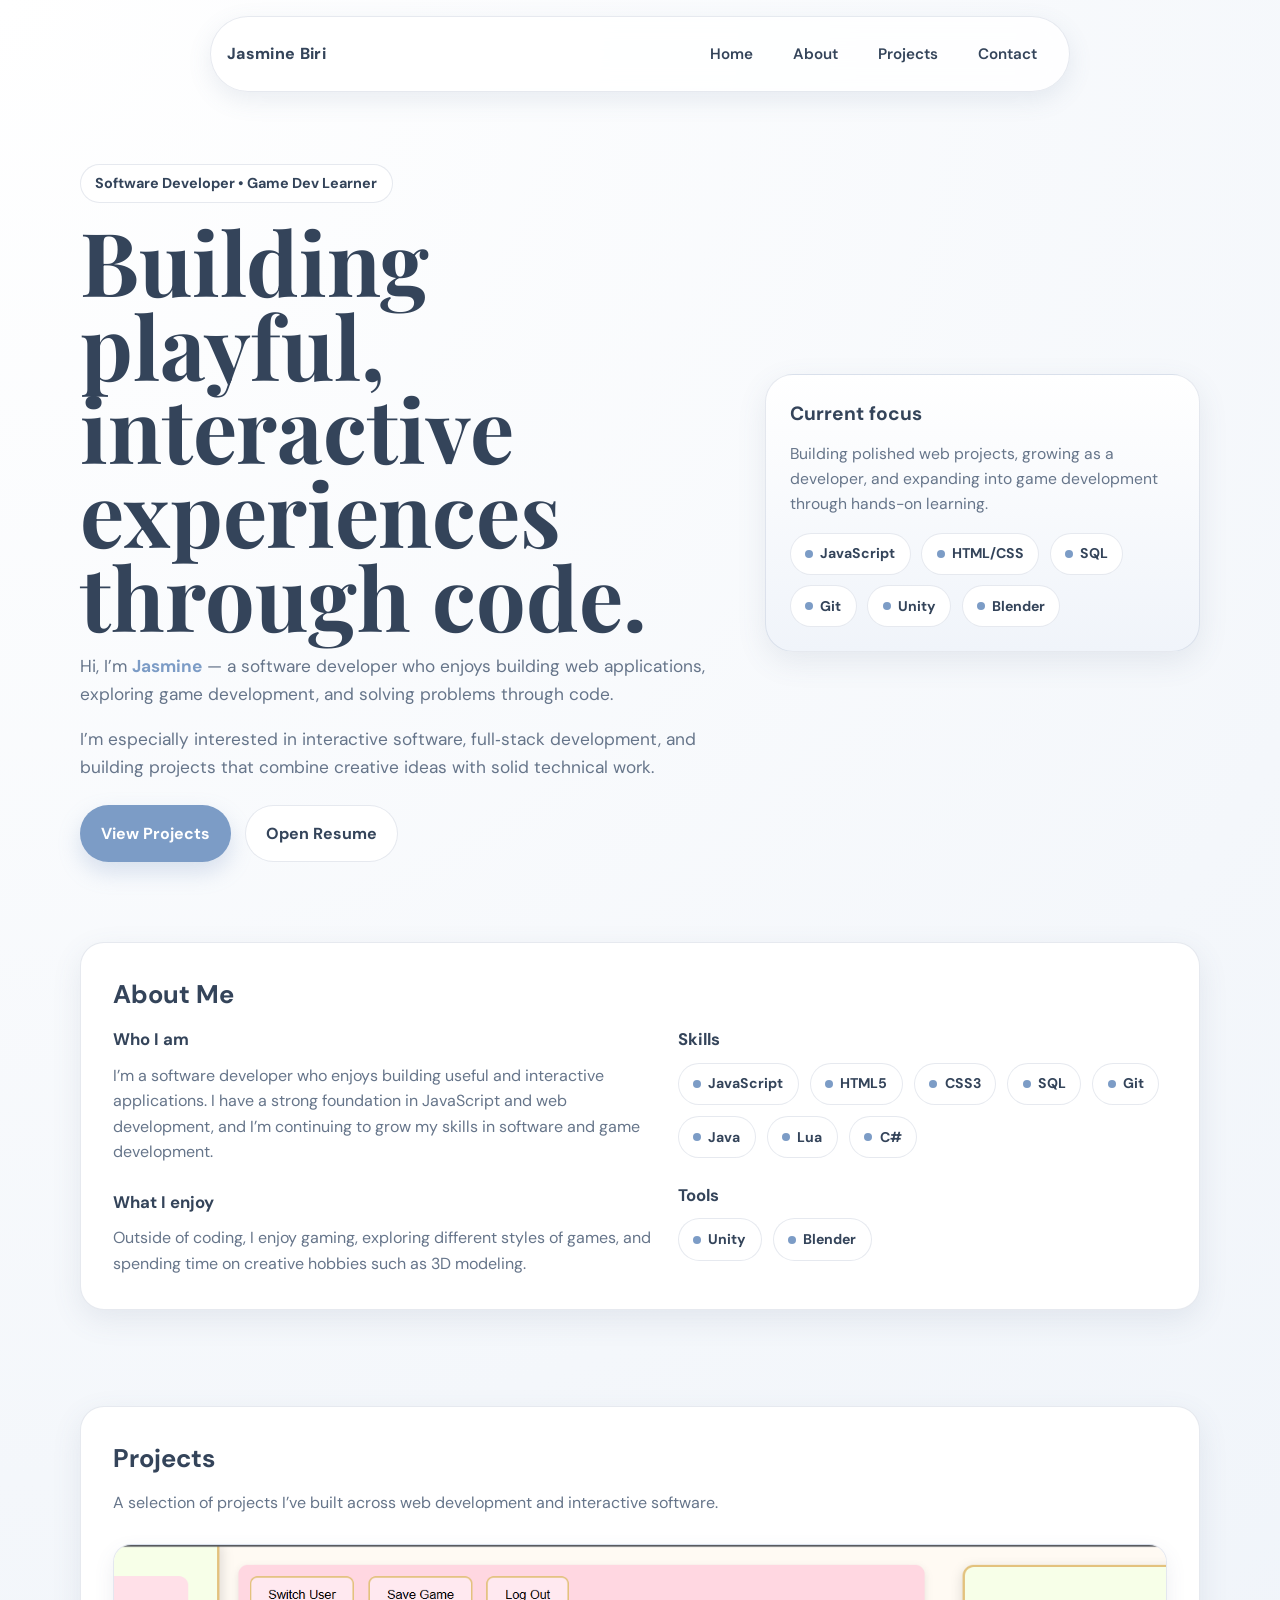
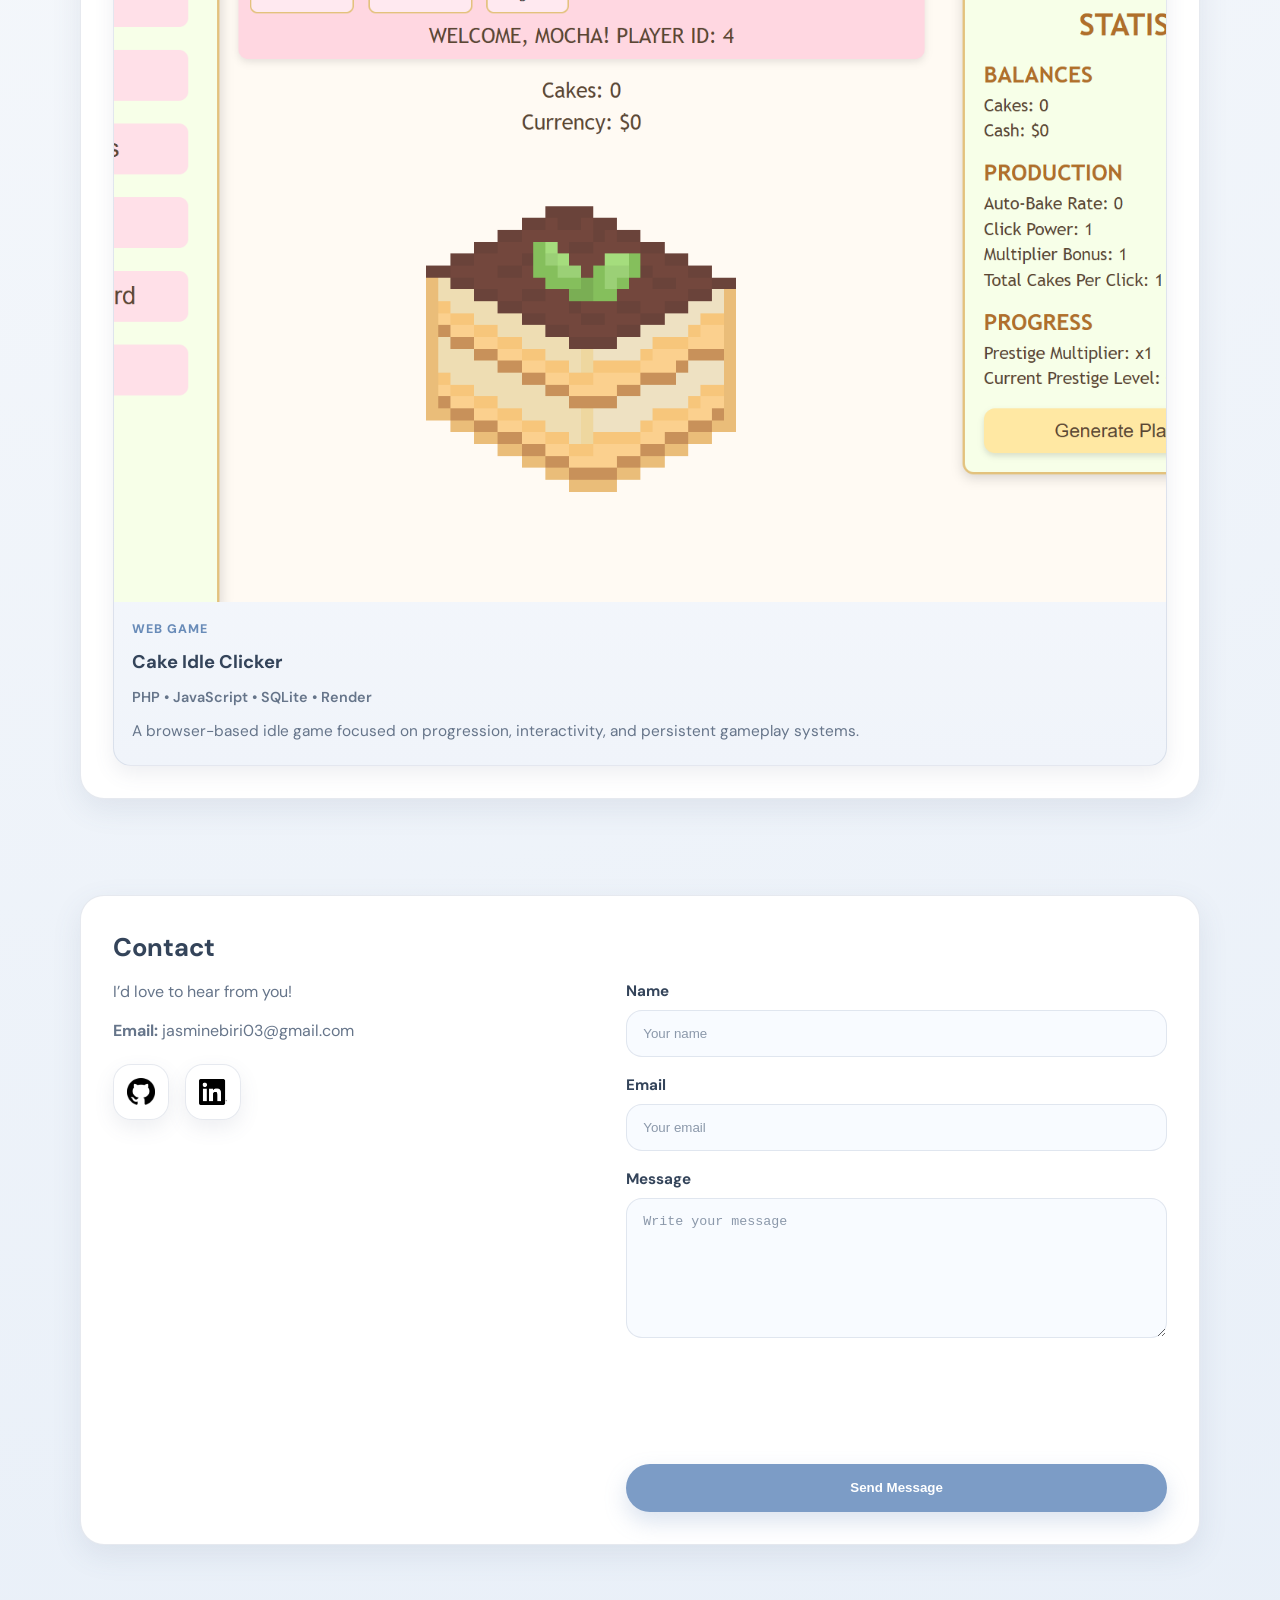
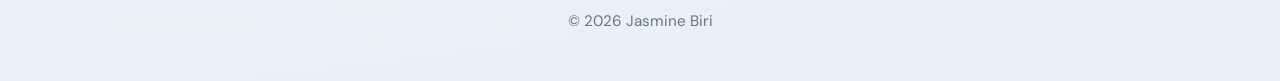
==== index.html @ 9c65b3bb "section update" ====
<!DOCTYPE html>
<html lang="en">
<head>
  <meta charset="UTF-8" />
  <meta name="viewport" content="width=device-width, initial-scale=1.0" />
  <title>Jasmine Biri | Portfolio</title>
  <link rel="icon" type="image/x-con" href="images/favicon.png">
  <link rel="preconnect" href="https://fonts.googleapis.com">
  <link rel="preconnect" href="https://fonts.gstatic.com" crossorigin>
  <link href="https://fonts.googleapis.com/css2?family=DM+Sans:wght@400;500;700;800&family=Playfair+Display:wght@700&display=swap" rel="stylesheet">

  <link rel="stylesheet" href="styles.css">
</head>
<body>
  <a href="#main" class="skip-link">Skip to content</a>

  <header class="site-header">
    <nav class="nav-shell" aria-label="Primary navigation">
      <a href="#home" class="brand">Jasmine Biri</a>
      <div class="nav-links">
        <a href="#home">Home</a>
        <a href="#about">About</a>
        <a href="#projects">Projects</a>
        <a href="#contact">Contact</a>
      </div>
    </nav>
  </header>

  <main id="main">
    <section id="home" class="hero">
      <div class="container hero-grid">
        <div>
          <span class="eyebrow">Software Developer • Game Dev Learner</span>
          <h1>Building playful, interactive experiences through code.</h1>
          <p>
            Hi, I’m <span class="accent">Jasmine</span> — a software developer who enjoys building
            web applications, exploring game development, and solving problems through code.
          </p>
          <p>
            I’m especially interested in interactive software, full‑stack development, 
            and building projects that combine creative ideas with solid technical work.
          </p>

          <div class="hero-actions">
            <a href="#projects" class="btn btn-primary">View Projects</a>
            <a href="assets/jasmine_biri_resume.pdf" target="_blank" rel="noopener noreferrer" class="btn btn-secondary">Open Resume</a>
          </div>
        </div>

        <aside class="hero-card" aria-label="Skills summary">
          <h2>Current focus</h2>
          <p>
            Building polished web projects, growing as a developer, and expanding into game
            development through hands-on learning.
          </p>

          <div class="mini-stack">
            <span class="chip"><span class="chip-dot"></span>JavaScript</span>
            <span class="chip"><span class="chip-dot"></span>HTML/CSS</span>
            <span class="chip"><span class="chip-dot"></span>SQL</span>
            <span class="chip"><span class="chip-dot"></span>Git</span>
            <span class="chip"><span class="chip-dot"></span>Unity</span>
            <span class="chip"><span class="chip-dot"></span>Blender</span>
          </div>
        </aside>
      </div>
    </section>

    <section id="about">
      <div class="container section-card">
        <h2 class="section-title">About Me</h2>

        <div class="about-grid">
          <div>
            <div class="stack-block">
              <h3>Who I am</h3>
              <p>
                I’m a software developer who enjoys building useful and interactive applications.
                I have a strong foundation in JavaScript and web development, and I’m continuing
                to grow my skills in software and game development.
              </p>
            </div>

            <div class="stack-block">
              <h3>What I enjoy</h3>
              <p>
                Outside of coding, I enjoy gaming, exploring different styles of games,
                and spending time on creative hobbies such as 3D modeling.
              </p>
            </div>
          </div>

          <div>
            <div class="stack-block">
              <h3>Skills</h3>
              <ul class="chip-group">
                <li class="chip"><span class="chip-dot"></span>JavaScript</li>
                <li class="chip"><span class="chip-dot"></span>HTML5</li>
                <li class="chip"><span class="chip-dot"></span>CSS3</li>
                <li class="chip"><span class="chip-dot"></span>SQL</li>
                <li class="chip"><span class="chip-dot"></span>Git</li>
                <li class="chip"><span class="chip-dot"></span>Java</li>
                <li class="chip"><span class="chip-dot"></span>Lua</li>
                <li class="chip"><span class="chip-dot"></span>C#</li>
              </ul>
            </div>

            <div class="stack-block">
              <h3>Tools</h3>
              <ul class="chip-group">
                <li class="chip"><span class="chip-dot"></span>Unity</li>
                <li class="chip"><span class="chip-dot"></span>Blender</li>
              </ul>
            </div>
          </div>
        </div>
      </div>
    </section>

    <section id="projects">
      <div class="container section-card">
        <div class="section-heading">
          <h2 class="section-title">Projects</h2>
          <p class="section-sub">A selection of projects I’ve built across web development and interactive software.</p>
        </div>

        <div class="projects-grid">
          <article class="project-card">
            <a href="https://idleclick-1.onrender.com/index.php" target="_blank" rel="noopener noreferrer">
              <img src="images/home_page.png" alt="Screenshot of Cake Idle Clicker home page">
              <div class="project-content">
                <p class="project-kicker">Web Game</p>
                <h3>Cake Idle Clicker</h3>
                <p class="project-tech">PHP • JavaScript • SQLite • Render</p>
                <p class="project-desc">
                  A browser-based idle game focused on progression, interactivity, and persistent gameplay systems.
                </p>
              </div>
            </a>
          </article>

        </div>
      </div>
    </section>

    <section id="contact">
      <div class="container section-card">
        <h2 class="section-title">Contact</h2>

        <div class="contact-grid">
          <div class="contact-list">
            <p>I’d love to hear from you!</p>
            <p><strong>Email:</strong> jasminebiri03@gmail.com</p>

            <div class="social-links">
              <a href="https://github.com/jbiri03" target="_blank" rel="noopener noreferrer" class="social-btn" aria-label="GitHub">
                <img src="images/github-cat.png" alt="GitHub logo">
              </a>

              <a href="https://linkedin.com/in/jasminebiri" target="_blank" rel="noopener noreferrer" class="social-btn" aria-label="LinkedIn">
                <img src="images/in-logo.png" alt="LinkedIn logo">
              </a>
            </div>
          </div>

          <form class="contact-form" action="https://forminit.com/f/65egt3pp0v0" method="post" id="form">
            <label>
              Name
              <input type="text" placeholder="Your name" name="fi-sender-fullName" id="name" required>
            </label>

            <label>
              Email
              <input type="email" placeholder="Your email" name="fi-sender-email" id="email" required>
            </label>

            <label>
              Message
              <textarea placeholder="Write your message" name="fi-text-message" id="message" required></textarea>
            </label>

            <!-- THANK YOU MESSAGE -->
            <p id="thank-you-message">Thank you for your message. I’ll respond as soon as I can.</p>

            <button type="submit" class="btn btn-primary" id="submit">Send Message</button>
          </form>
        </div>
      </div>
    </section>
  </main>

  <footer>
    <div class="container">© 2026 Jasmine Biri</div>
  </footer>

  <!-- SCRIPTS -->
   <script src="thankyou.js"></script>
</body>
</html>
---- styles.css ----
:root {
  --bg: #f4f7fb;
  --surface: rgba(255, 255, 255, 0.82);
  --surface-solid: #ffffff;
  --surface-soft: #eaf0f8;
  --surface-tint: #f0f4fa;

  --text: #26313f;
  --text-muted: #66758a;
  --heading: #34445a;

  --accent: #7c9cc6;
  --accent-hover: #688bb8;
  --accent-soft: #dce7f5;

  --border: rgba(86, 110, 145, 0.15);
  --shadow: 0 10px 30px rgba(84, 102, 132, 0.11);
  --shadow-hover: 0 18px 38px rgba(84, 102, 132, 0.17);

  --radius-lg: 24px;
  --radius-md: 18px;
  --radius-sm: 14px;
  --max-width: 1120px;
}

* {
  box-sizing: border-box;
}

html {
  scroll-behavior: smooth;
  scroll-padding-top: 100px;
}

body {
  margin: 0;
  font-family: "DM Sans", sans-serif;
  color: var(--text);
  background: radial-gradient(circle at top left, #ffffff 0%, #f4f7fb 42%, #e8eff8 100%);
  line-height: 1.6;
}

img {
  max-width: 100%;
  display: block;
}

a {
  color: inherit;
  text-decoration: none;
}

.container {
  width: min(100% - 2rem, var(--max-width));
  margin: 0 auto;
}

.skip-link {
  position: absolute;
  left: -9999px;
  top: auto;
}

.skip-link:focus {
  left: 1rem;
  top: 1rem;
  background: white;
  color: var(--heading);
  padding: 0.75rem 1rem;
  border-radius: 12px;
  z-index: 999;
  box-shadow: var(--shadow);
}

.site-header {
  position: sticky;
  top: 0;
  z-index: 1000;
  padding-top: 1rem;
}

.nav-shell {
  width: min(100% - 2rem, 860px);
  margin: 0 auto;
  padding: 0.85rem 1rem;
  display: flex;
  align-items: center;
  justify-content: space-between;
  gap: 1rem;
  background: var(--surface);
  backdrop-filter: blur(14px);
  border: 1px solid var(--border);
  border-radius: 999px;
  box-shadow: 0 8px 24px rgba(92, 112, 145, 0.12);
}

.brand {
  font-weight: 800;
  color: var(--heading);
  letter-spacing: 0.02em;
  white-space: nowrap;
}

.nav-links {
  display: flex;
  gap: 0.5rem;
  flex-wrap: wrap;
  justify-content: center;
}

.nav-links a {
  font-size: 0.95rem;
  font-weight: 600;
  color: var(--heading);
  padding: 0.7rem 1rem;
  border-radius: 999px;
  transition: 0.2s ease;
}

.nav-links a:hover,
.nav-links a:focus-visible {
  background: var(--surface-soft);
  color: var(--heading);
}

.hero {
  min-height: 82vh;
  display: grid;
  align-items: center;
  padding: 4.5rem 0 3rem;
}

.hero-grid {
  display: grid;
  grid-template-columns: 1.2fr 0.8fr;
  gap: 2rem;
  align-items: center;
}

.eyebrow {
  display: inline-block;
  margin-bottom: 1rem;
  padding: 0.45rem 0.9rem;
  border-radius: 999px;
  background: rgba(255, 255, 255, 0.9);
  border: 1px solid var(--border);
  color: var(--heading);
  font-size: 0.9rem;
  font-weight: 700;
}

h1 {
  margin: 0 0 1rem;
  font-family: "Playfair Display", serif;
  font-size: clamp(2.8rem, 7vw, 5.5rem);
  line-height: 0.95;
  color: var(--heading);
}

.hero p {
  margin: 0 0 1.1rem;
  font-size: 1.08rem;
  color: var(--text-muted);
  max-width: 58ch;
}

.accent {
  color: var(--accent);
  font-weight: 700;
}

.hero-actions {
  display: flex;
  flex-wrap: wrap;
  gap: 0.9rem;
  margin-top: 1.5rem;
}

.btn {
  display: inline-flex;
  align-items: center;
  justify-content: center;
  min-height: 48px;
  padding: 0.9rem 1.25rem;
  border-radius: 999px;
  font-weight: 700;
  transition: 0.2s ease;
  border: 1px solid transparent;
}

.btn-primary {
  background: var(--accent);
  color: white;
  box-shadow: 0 10px 22px rgba(124, 156, 198, 0.28);
}

.btn-primary:hover {
  background: var(--accent-hover);
  transform: translateY(-2px);
}

.btn-secondary {
  background: rgba(255, 255, 255, 0.92);
  color: var(--heading);
  border-color: var(--border);
}

.btn-secondary:hover {
  background: var(--surface-soft);
}

.hero-card {
  background: linear-gradient(180deg, #ffffff, var(--surface-tint));
  border: 1px solid var(--border);
  border-radius: 28px;
  padding: 1.5rem;
  box-shadow: var(--shadow);
}

.hero-card h2 {
  margin-top: 0;
  margin-bottom: 0.75rem;
  color: var(--heading);
  font-size: 1.2rem;
}

.hero-card p {
  font-size: 0.98rem;
  margin-bottom: 1rem;
}

.mini-stack {
  display: flex;
  flex-wrap: wrap;
  gap: 0.65rem;
}

.chip {
  display: inline-flex;
  align-items: center;
  gap: 0.45rem;
  padding: 0.55rem 0.9rem;
  border-radius: 999px;
  background: rgba(255, 255, 255, 0.95);
  border: 1px solid var(--border);
  color: var(--heading);
  font-size: 0.88rem;
  font-weight: 700;
}

.chip-dot {
  width: 8px;
  height: 8px;
  border-radius: 50%;
  background: var(--accent);
}

section {
  padding: 2rem 0 4rem;
}

.section-card {
  background: var(--surface-solid);
  border: 1px solid var(--border);
  border-radius: var(--radius-lg);
  box-shadow: var(--shadow);
  padding: 2rem;
}

.section-heading {
  margin-bottom: 1.75rem;
}

.section-title {
  margin: 0 0 0.65rem;
  color: var(--heading);
  font-size: clamp(1.5rem, 2vw, 2rem);
}

.section-sub {
  margin: 0;
  color: var(--text-muted);
  max-width: 60ch;
}

.about-grid {
  display: grid;
  grid-template-columns: 1.05fr 0.95fr;
  gap: 1.5rem;
}

.stack-block + .stack-block {
  margin-top: 1.5rem;
}

.stack-block h3 {
  margin: 0 0 0.6rem;
  color: var(--heading);
  font-size: 1.05rem;
}

.stack-block p {
  margin: 0;
  color: var(--text-muted);
}

.chip-group {
  display: flex;
  flex-wrap: wrap;
  gap: 0.7rem;
  padding: 0;
  margin: 0;
  list-style: none;
}

.projects-grid {
  display: grid;
  grid-template-columns: repeat(auto-fit, minmax(280px, 1fr));
  gap: 1.25rem;
  align-items: stretch;
}

.project-card {
  background: linear-gradient(180deg, #fcfdff, var(--surface-tint));
  border: 1px solid var(--border);
  border-radius: var(--radius-md);
  overflow: hidden;
  box-shadow: 0 8px 20px rgba(84, 102, 132, 0.10);
  transition: transform 0.25s ease, box-shadow 0.25s ease, border-color 0.25s ease;
  height: 100%;
}

.project-card:hover {
  transform: translateY(-6px);
  box-shadow: var(--shadow-hover);
  border-color: rgba(124, 156, 198, 0.32);
}

.project-card a {
  display: flex;
  flex-direction: column;
  height: 100%;
}

.project-card img {
  width: 100%;
  aspect-ratio: 16 / 10;
  object-fit: cover;
}

.project-content {
  display: flex;
  flex-direction: column;
  gap: 0.5rem;
  padding: 1.15rem 1.15rem 1.3rem;
  flex: 1;
}

.project-kicker {
  margin: 0;
  font-size: 0.78rem;
  font-weight: 800;
  letter-spacing: 0.08em;
  text-transform: uppercase;
  color: var(--accent-hover);
}

.project-content h3 {
  margin: 0;
  color: var(--heading);
  font-size: 1.15rem;
}

.project-tech {
  margin: 0;
  font-size: 0.9rem;
  color: var(--text-muted);
  font-weight: 600;
}

.project-desc {
  margin: 0.15rem 0 0;
  color: var(--text-muted);
  font-size: 0.96rem;
}

.contact-grid {
  display: grid;
  grid-template-columns: 0.95fr 1.05fr;
  gap: 1.5rem;
}

.contact-list p {
  margin: 0 0 0.85rem;
  color: var(--text-muted);
}

.social-links {
  display: flex;
  gap: 1rem;
  margin-top: 1.25rem;
}

.social-btn {
  width: 56px;
  height: 56px;
  border-radius: 18px;
  display: inline-flex;
  align-items: center;
  justify-content: center;
  background: rgba(255, 255, 255, 0.95);
  border: 1px solid var(--border);
  box-shadow: 0 8px 20px rgba(84, 102, 132, 0.10);
  transition: 0.2s ease;
}

.social-btn:hover {
  transform: translateY(-4px);
  background: var(--surface-soft);
}

.social-btn img {
  width: 28px;
  height: 28px;
  object-fit: contain;
}

.contact-form {
  display: grid;
  gap: 1rem;
}

.contact-form label {
  font-weight: 700;
  color: var(--heading);
  font-size: 0.95rem;
}

.contact-form input,
.contact-form textarea {
  width: 100%;
  margin-top: 0.4rem;
  border: 1px solid var(--border);
  border-radius: 16px;
  padding: 0.95rem 1rem;
  background: #f8fbff;
  color: var(--text);
}

.contact-form input::placeholder,
.contact-form textarea::placeholder {
  color: #8b98aa;
}

.contact-form textarea {
  min-height: 140px;
  resize: vertical;
}

footer {
  padding: 0 0 3rem;
  text-align: center;
  color: var(--text-muted);
  font-size: 0.95rem;
}

@media (max-width: 900px) {
  .hero-grid,
  .about-grid,
  .contact-grid {
    grid-template-columns: 1fr;
  }

  .hero {
    min-height: auto;
    padding-top: 3.5rem;
  }

  .nav-shell {
    border-radius: 24px;
  }

  .brand {
    display: none;
  }

  .nav-shell,
  .nav-links {
    justify-content: center;
  }
}

@media (max-width: 560px) {
  body {
    overflow-x: hidden;
  }

  .nav-links a {
    padding: 0.65rem 0.8rem;
    font-size: 0.88rem;
  }

  .section-card {
    padding: 1.3rem;
  }

  .hero-actions {
    flex-direction: column;
  }

  .btn {
    width: 100%;
  }

  .projects-grid {
    grid-template-columns: 1fr;
  }
}

/* THANK YOU MESSAGE */
#thank-you-message {
  opacity: 0;
  pointer-events: none; /* prevents clicks when hidden */
  transition: opacity 0.4s ease;
  margin-top: 1rem;
  padding: 0.95rem 1rem;
  border-radius: 16px;
  border: 1px solid rgba(84, 132, 98, 0.22);
  background: #edf8f0;
  color: #2f5d3a;
  font-size: 0.95rem;
  font-weight: 600;
  line-height: 1.5;
  box-shadow: 0 8px 20px rgba(84, 132, 98, 0.08);
}

#thank-you-message.show {
  opacity: 1;
  pointer-events: auto;
  animation: fadeSlideIn 0.28s ease;
}
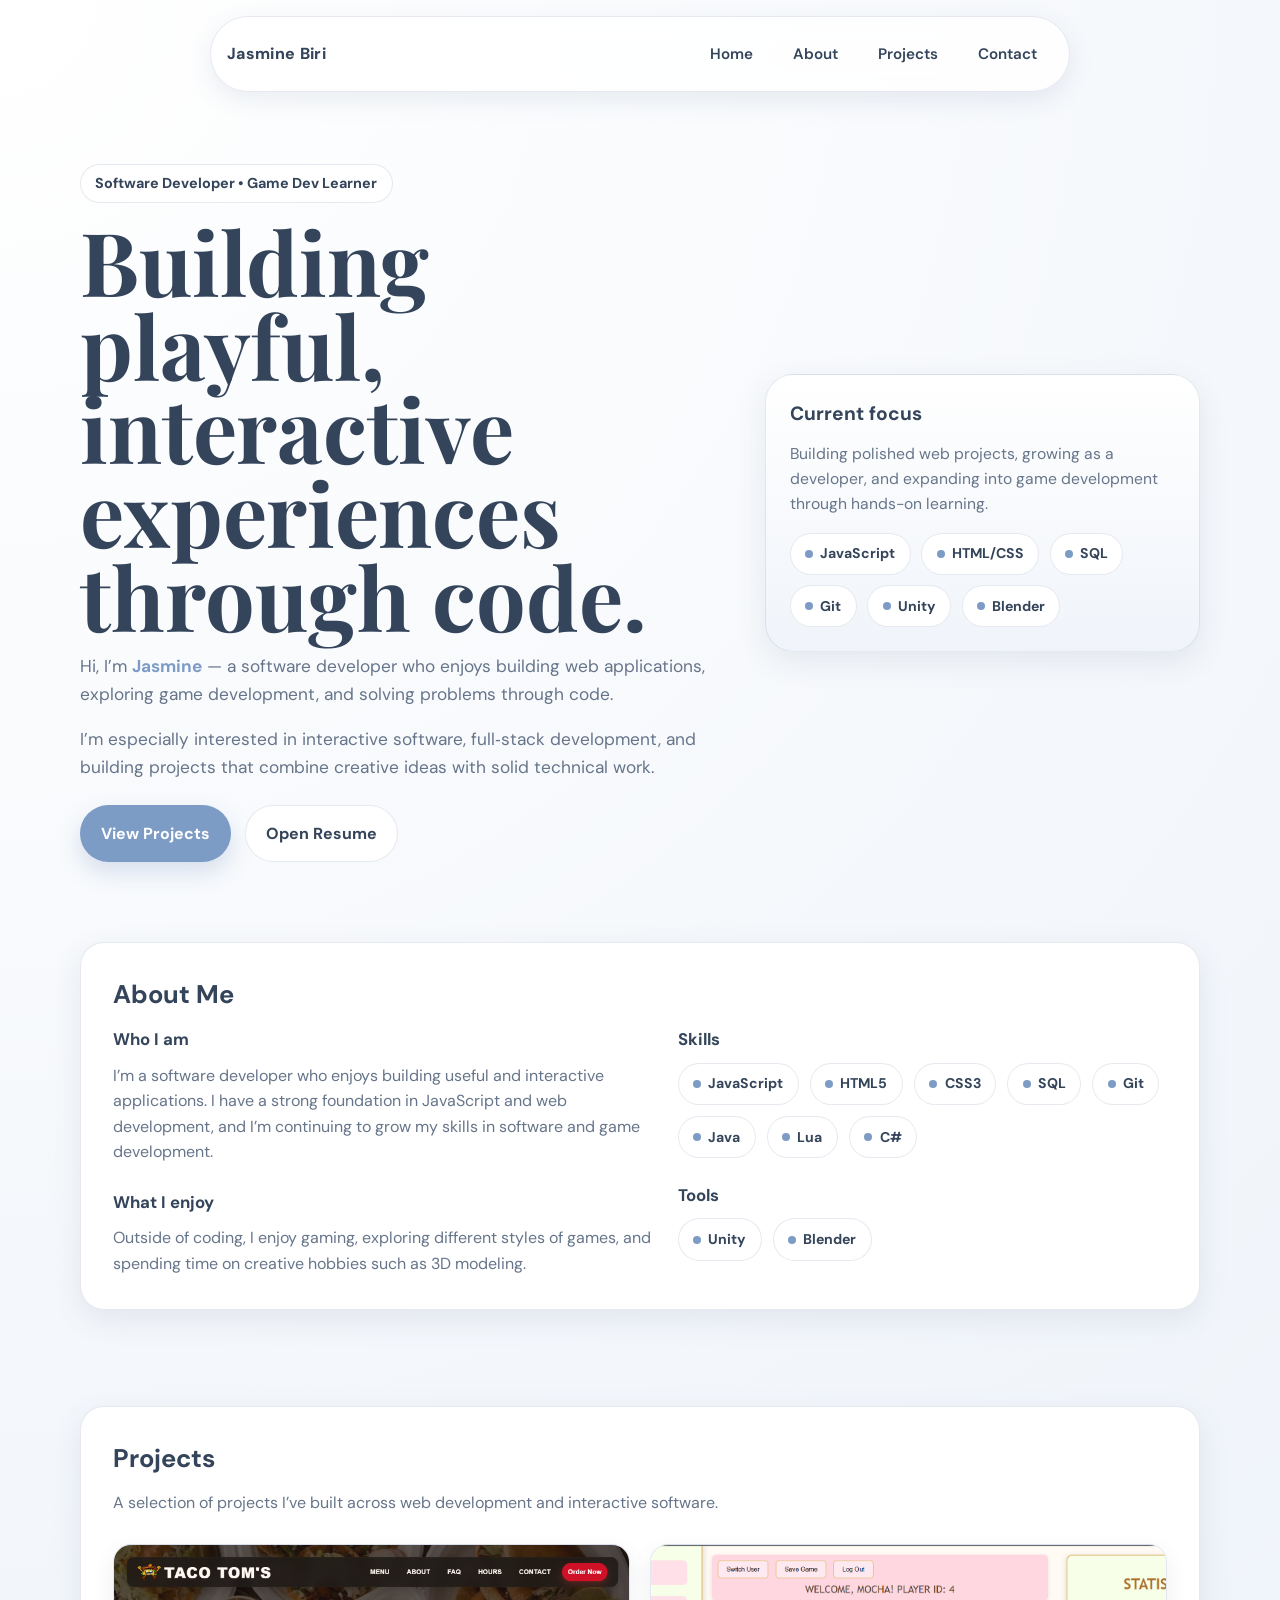
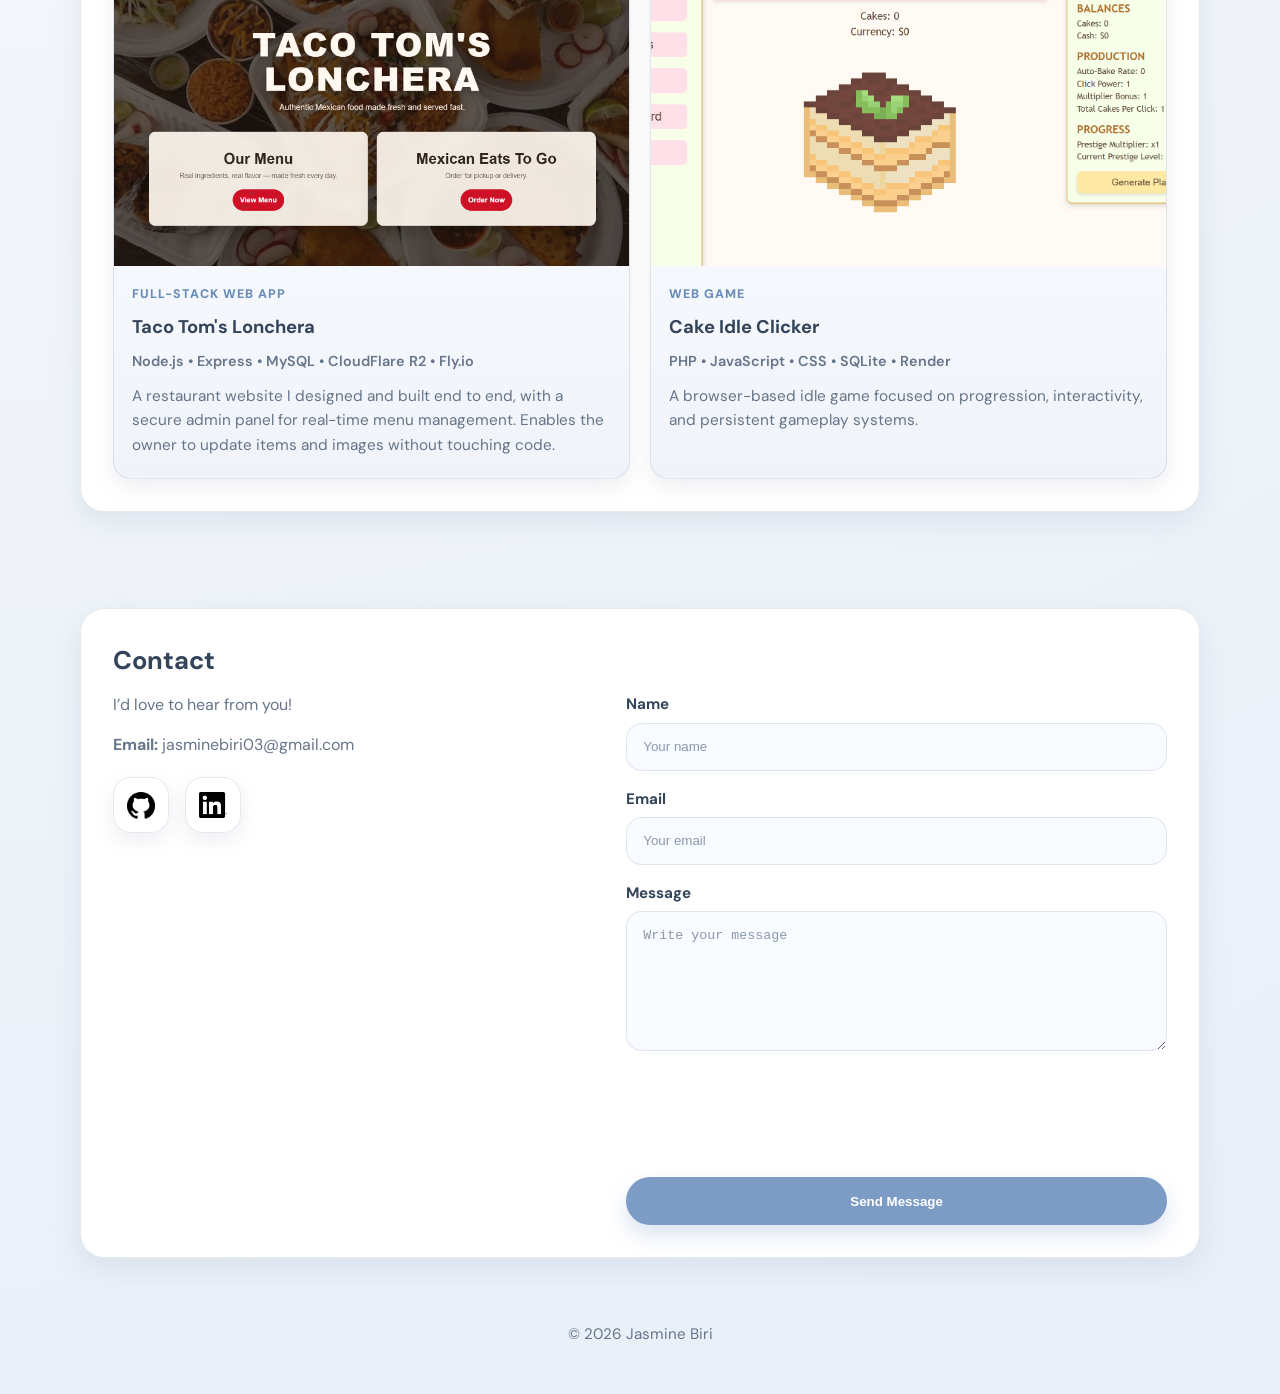
==== commit cbdbdc89: "added featured project" ====
--- a/index.html
+++ b/index.html
@@ -125,20 +125,35 @@
         </div>
 
         <div class="projects-grid">
+          
           <article class="project-card">
-            <a href="https://idleclick-1.onrender.com/index.php" target="_blank" rel="noopener noreferrer">
+            <a href="tacotoms.html" target="_blank" rel="noopener noreferrer">
+              <img src="images/taco_tom_home.png" alt="Screenshot of Taco Tom's Lonchera home page">
+              <div class="project-content">
+                <p class="project-kicker">Full-Stack Web App</p>
+                <h3>Taco Tom's Lonchera</h3>
+                <p class="project-tech">Node.js • Express • MySQL • CloudFlare R2 • Fly.io</p>
+                <p class="project-desc">
+                  A restaurant website I designed and built end to end, with a secure admin panel for real-time 
+                  menu management. Enables the owner to update items and images without touching code.
+                </p>
+              </div>
+            </a>
+          </article>  
+
+          <article class="project-card">
+            <a href="idleclick.html" target="_blank" rel="noopener noreferrer">
               <img src="images/home_page.png" alt="Screenshot of Cake Idle Clicker home page">
               <div class="project-content">
                 <p class="project-kicker">Web Game</p>
                 <h3>Cake Idle Clicker</h3>
-                <p class="project-tech">PHP • JavaScript • SQLite • Render</p>
+                <p class="project-tech">PHP • JavaScript • CSS • SQLite • Render</p>
                 <p class="project-desc">
                   A browser-based idle game focused on progression, interactivity, and persistent gameplay systems.
                 </p>
               </div>
             </a>
           </article>
-
         </div>
       </div>
     </section>
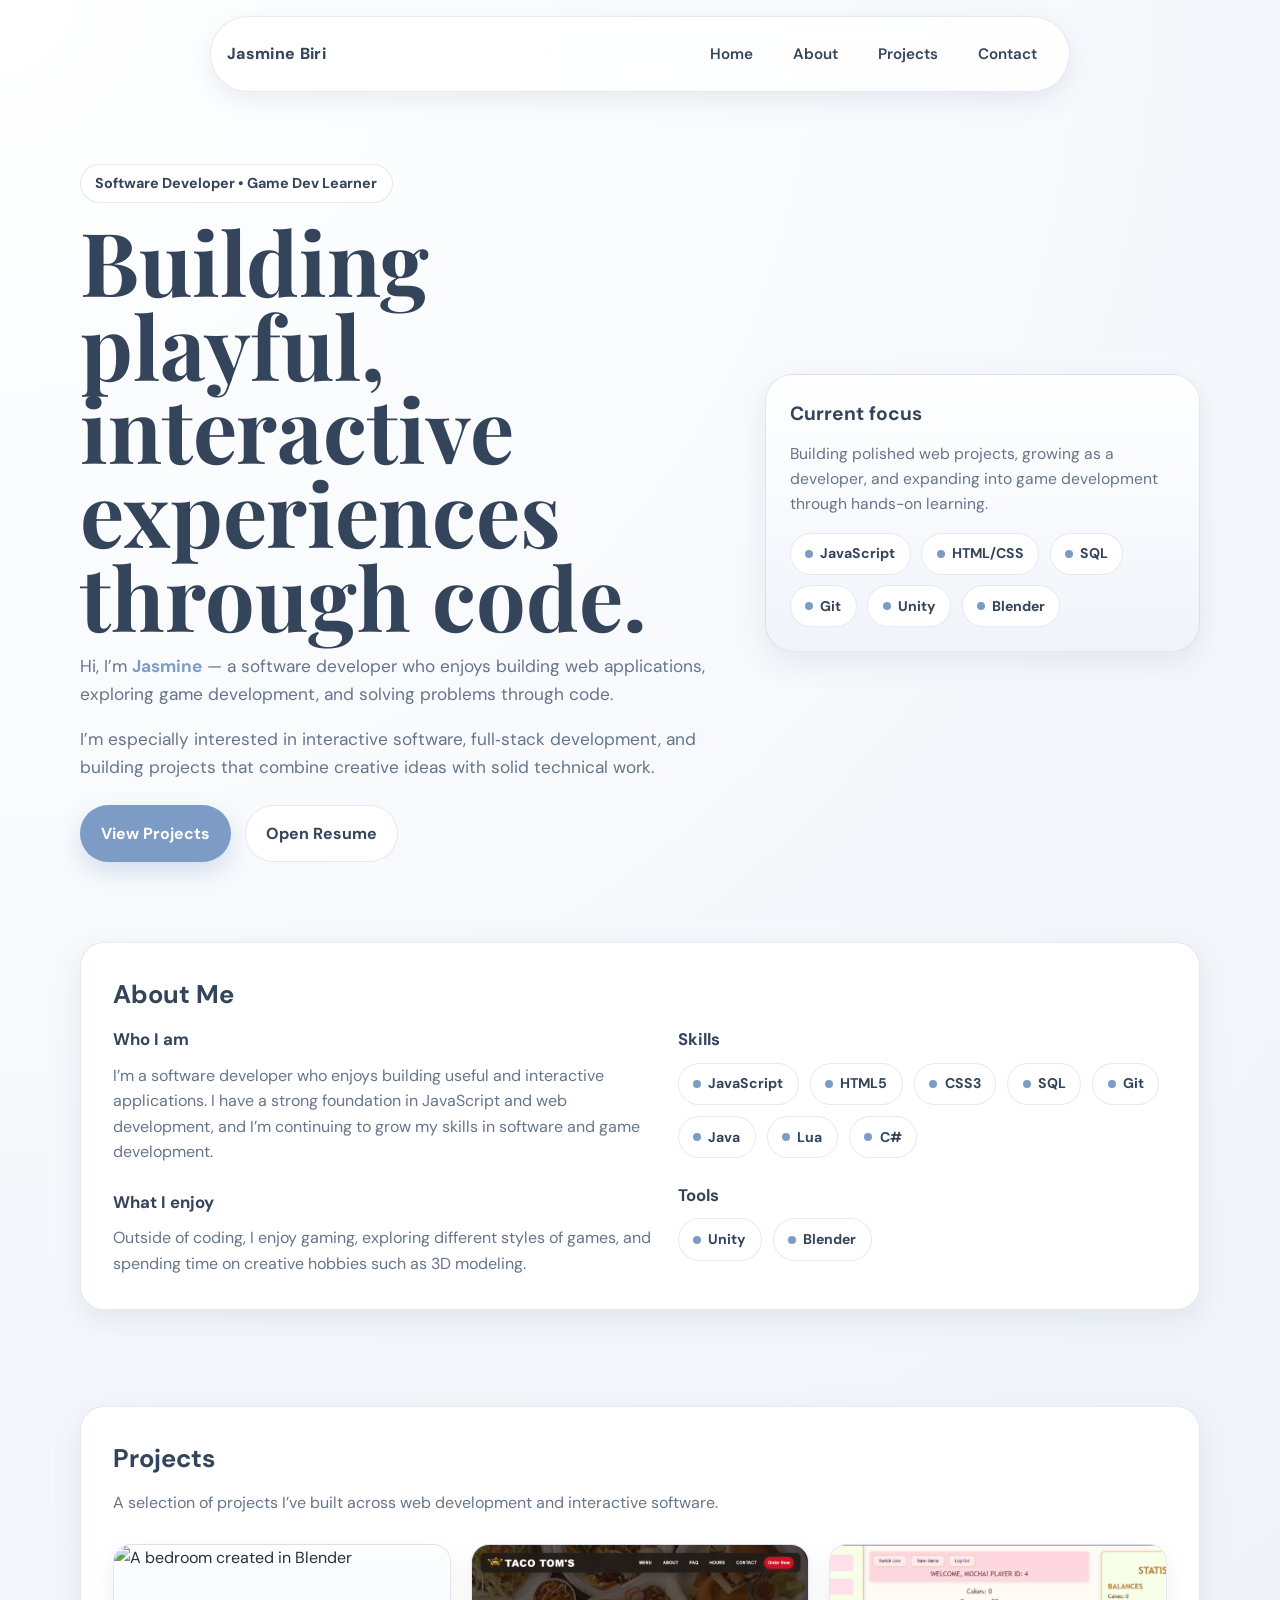
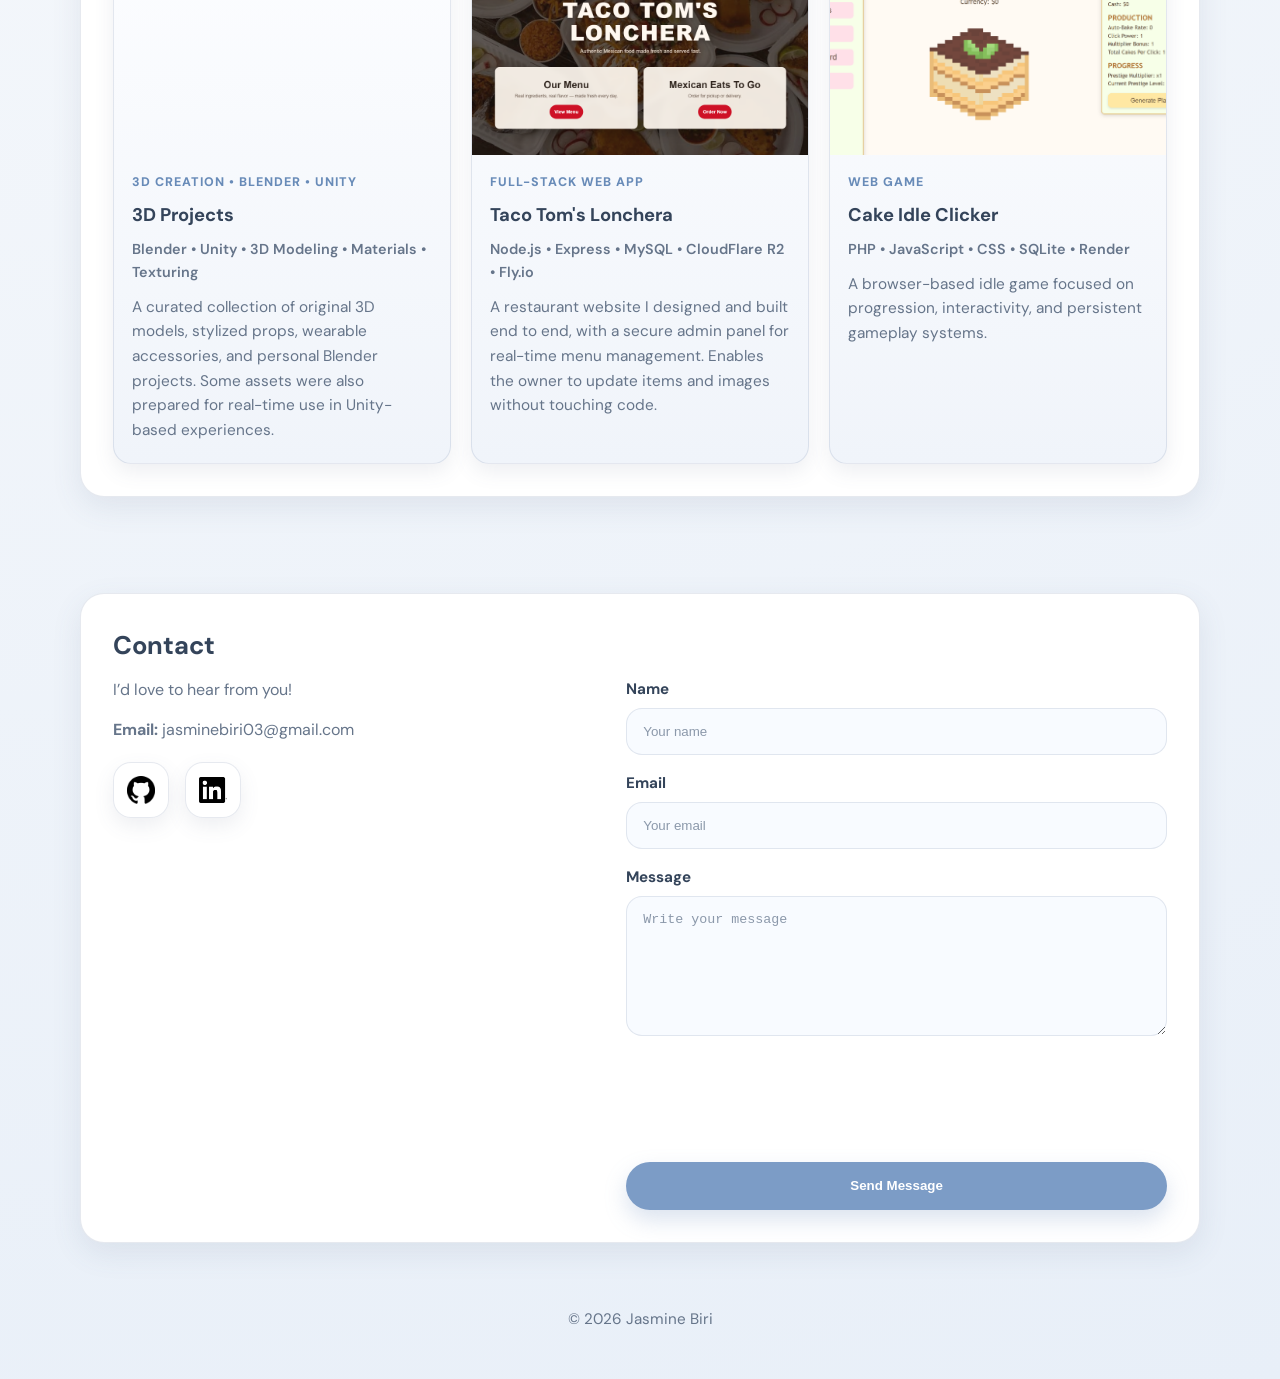
==== commit 1f7e7389: "added blender section" ====
--- a/index.html
+++ b/index.html
@@ -125,9 +125,36 @@
         </div>
 
         <div class="projects-grid">
-          
+
+        <!-- 3D PROJECTS -->
+        <article class="project-card">
+          <a href="blender.html">
+            <img
+              src="images/bedroom5.png"
+              alt="A bedroom created in Blender"
+            >
+
+            <div class="project-content">
+              <p class="project-kicker">3D CREATION • BLENDER • UNITY</p>
+
+              <h3>3D Projects</h3>
+
+              <p class="project-tech">
+                Blender • Unity • 3D Modeling • Materials • Texturing
+              </p>
+
+              <p class="project-desc">
+                A curated collection of original 3D models, stylized props, wearable
+                accessories, and personal Blender projects. Some assets were also
+                prepared for real-time use in Unity-based experiences.
+              </p>
+            </div>
+          </a>
+        </article>
+        
+          <!-- TACO TOMS -->
           <article class="project-card">
-            <a href="tacotoms.html" target="_blank" rel="noopener noreferrer">
+            <a href="tacotoms.html">
               <img src="images/taco_tom_home.png" alt="Screenshot of Taco Tom's Lonchera home page">
               <div class="project-content">
                 <p class="project-kicker">Full-Stack Web App</p>
@@ -141,8 +168,9 @@
             </a>
           </article>  
 
+          <!-- IDLE CLICKER -->
           <article class="project-card">
-            <a href="idleclick.html" target="_blank" rel="noopener noreferrer">
+            <a href="idleclick.html">
               <img src="images/home_page.png" alt="Screenshot of Cake Idle Clicker home page">
               <div class="project-content">
                 <p class="project-kicker">Web Game</p>
@@ -209,6 +237,6 @@
   </footer>
 
   <!-- SCRIPTS -->
-   <script src="thankyou.js"></script>
+   <script src="scripts/thankyou.js"></script>
 </body>
 </html>
--- a/styles.css
+++ b/styles.css
@@ -302,6 +302,18 @@
 .stack-block p {
   margin: 0;
   color: var(--text-muted);
+}
+
+.stack-block .tech-list {
+  list-style: disc;
+  padding-left: 1.2rem;
+  margin: 0;
+}
+
+.stack-block .tech-list li {
+  margin-bottom: 0.4rem; 
+  line-height: 1.5; 
+  color: var(--text-muted)     
 }
 
 .chip-group {
@@ -539,3 +551,45 @@
   pointer-events: auto;
   animation: fadeSlideIn 0.28s ease;
 }
+
+.screenshot-card {
+  cursor: zoom-in;
+  position: relative;
+}
+
+/* Lightbox container */
+.lightbox {
+  position: fixed;
+  inset: 0; /* top, right, bottom, left */
+  background: rgba(0, 0, 0, 0.85);
+  display: grid;
+  place-items: center;
+  z-index: 9999;
+  padding: 2rem;
+  opacity: 0;
+  visibility: hidden;
+  transition: opacity 0.2s ease, visibility 0.2s ease;
+}
+
+.lightbox.active {
+  opacity: 1;
+  visibility: visible;
+}
+
+.lightbox img {
+  max-width: 100%;
+  max-height: 90vh;
+  object-fit: contain;
+}
+
+.lightbox-close {
+  position: absolute;
+  top: 1rem;
+  right: 1rem;
+  background: transparent;
+  border: none;
+  color: #fff;
+  font-size: 2rem;
+  cursor: pointer;
+  line-height: 1;
+}
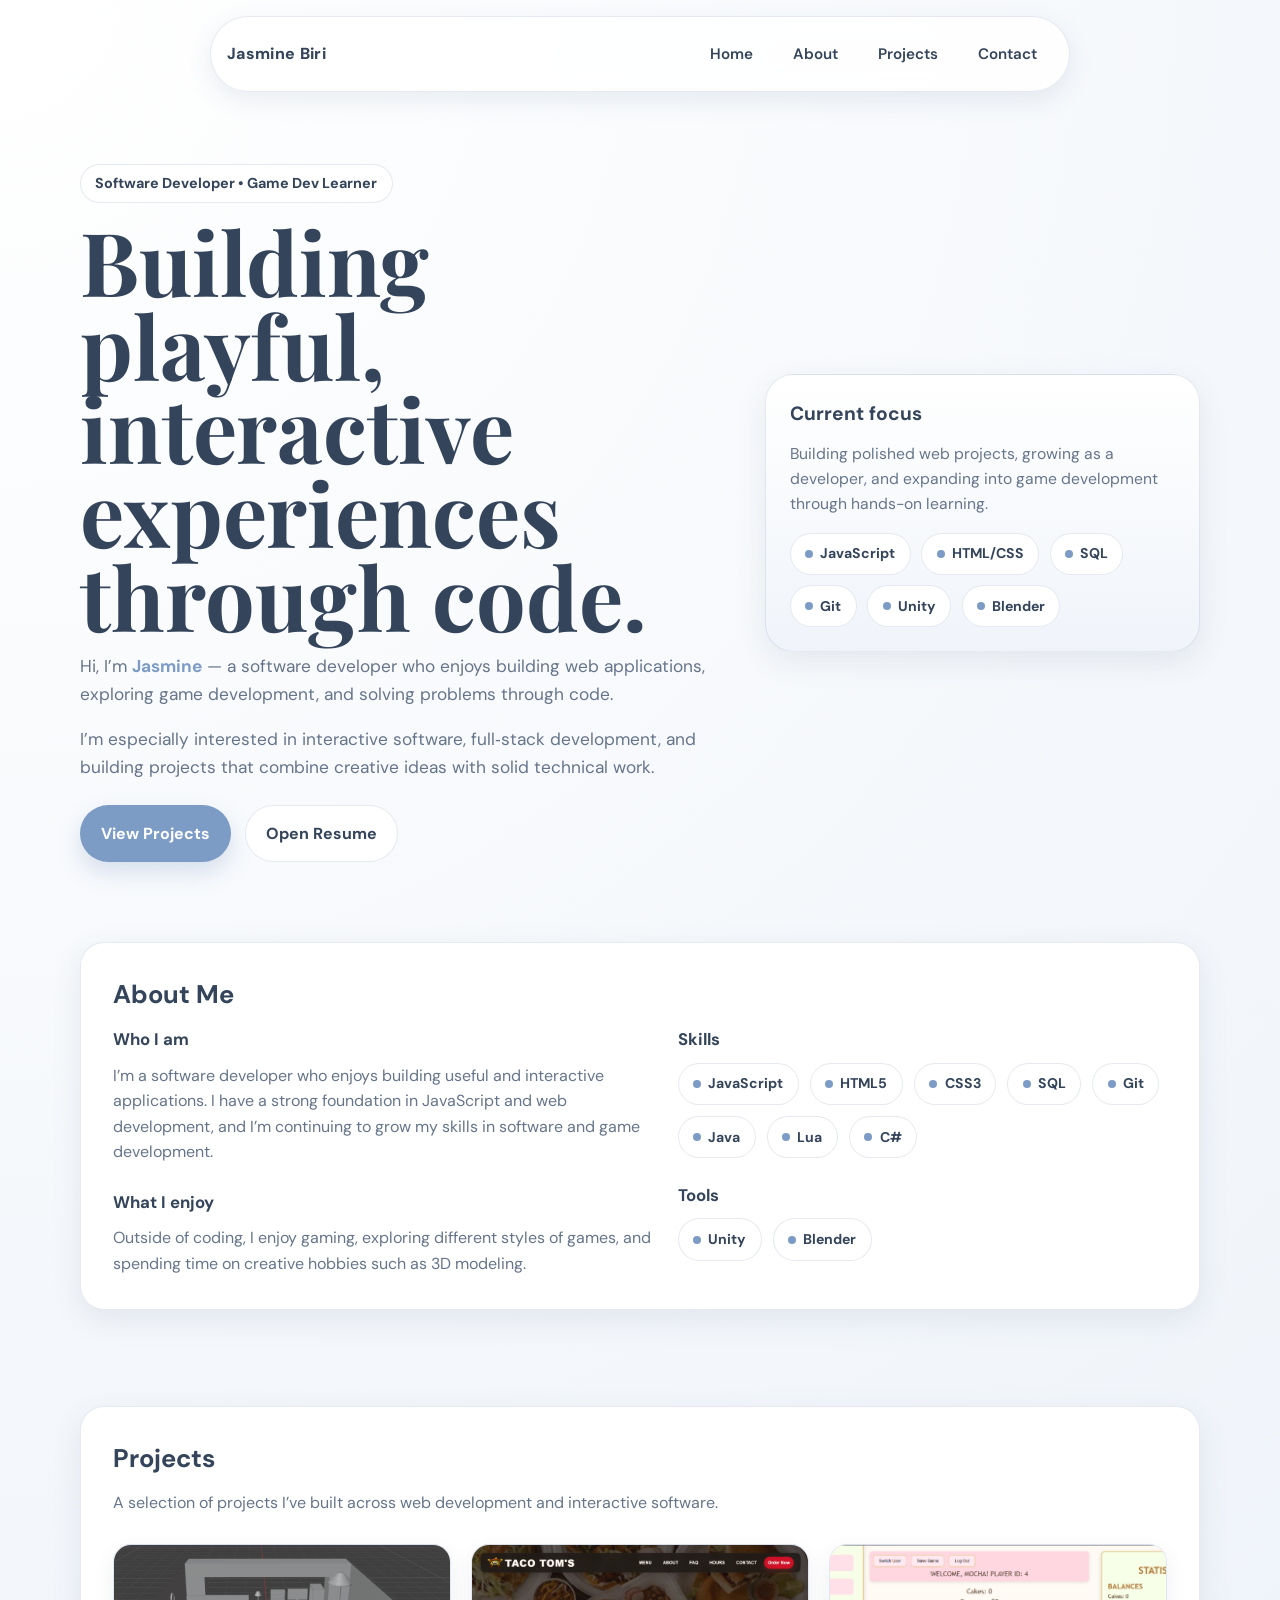
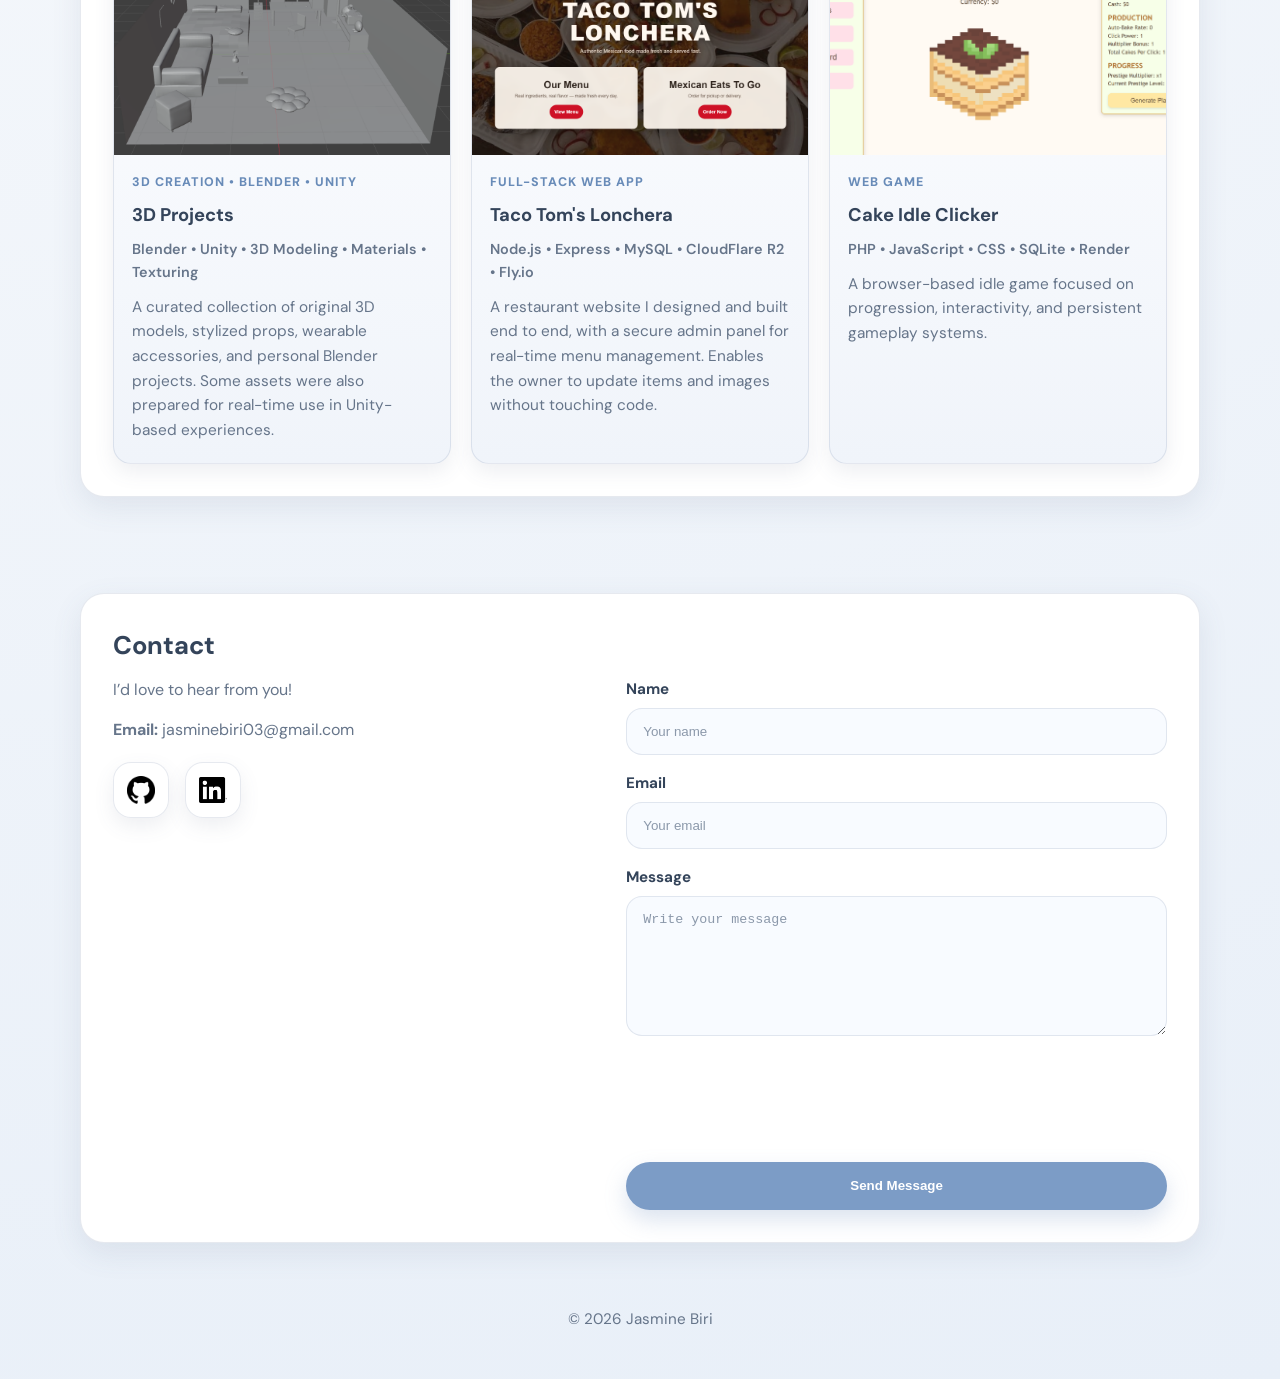
==== commit aa5344d3: "updated image" ====
--- a/index.html
+++ b/index.html
@@ -130,7 +130,7 @@
         <article class="project-card">
           <a href="blender.html">
             <img
-              src="images/bedroom5.png"
+              src="images/blender/bedroom.png"
               alt="A bedroom created in Blender"
             >
 
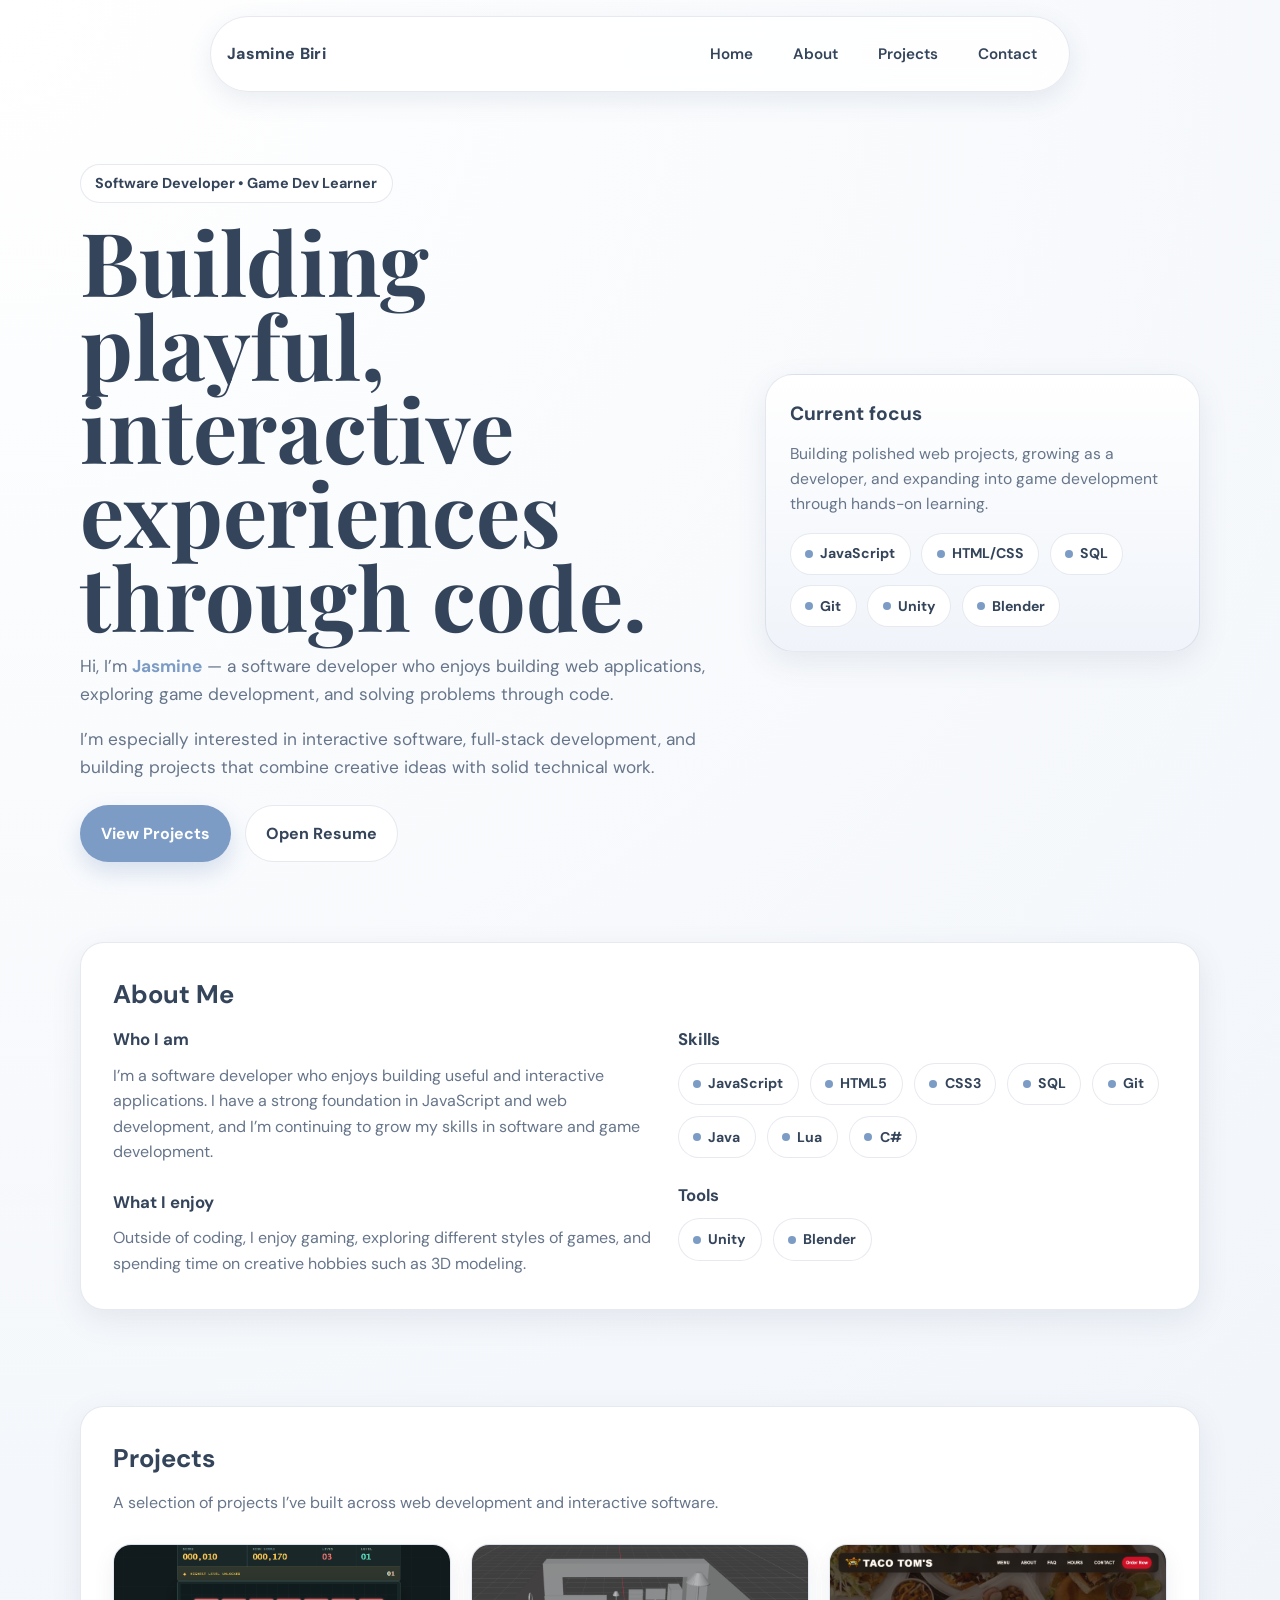
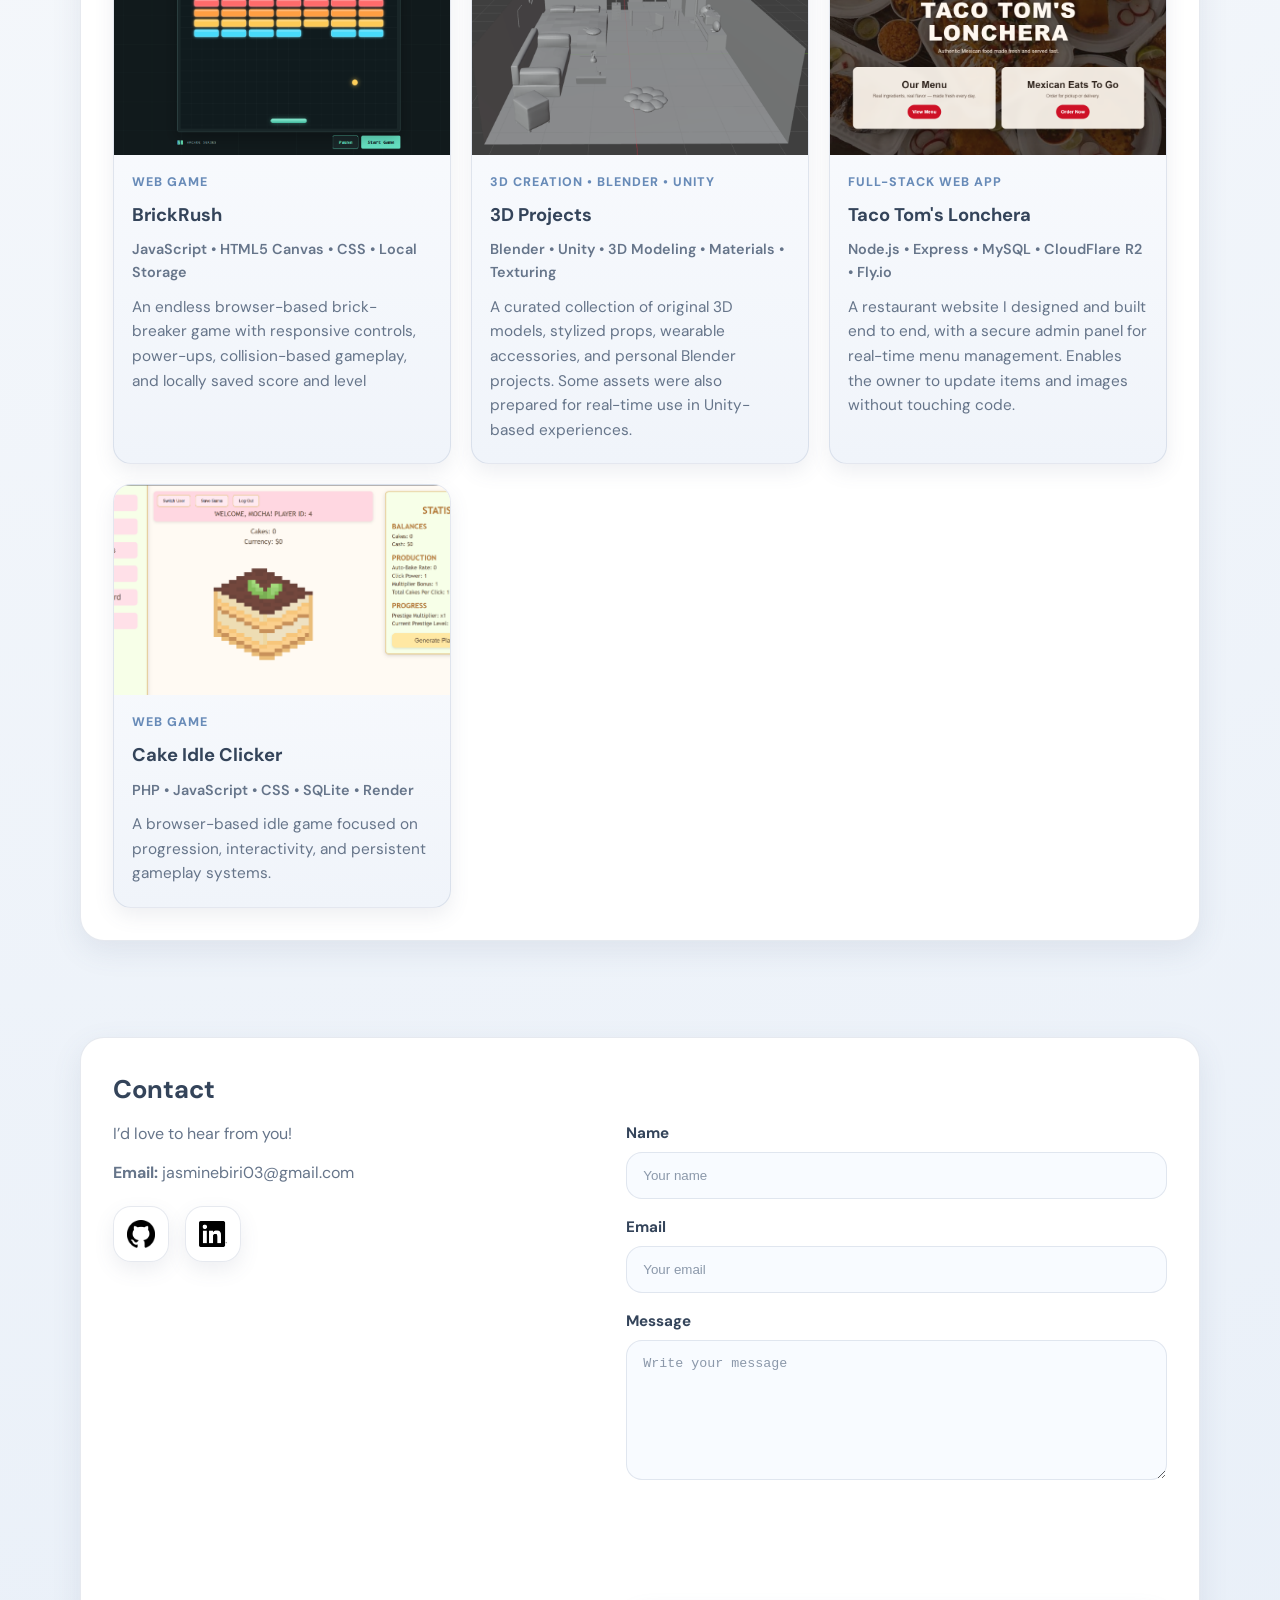
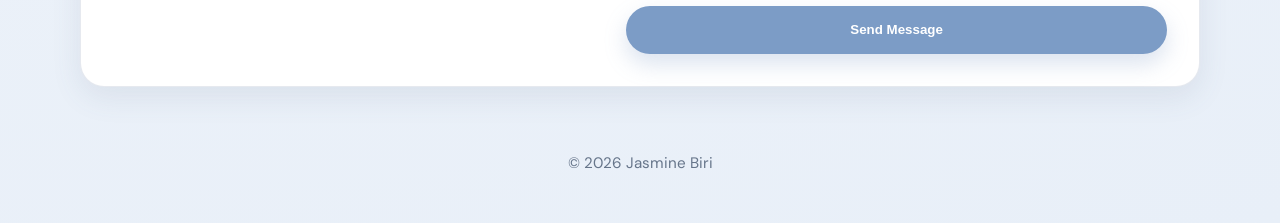
==== commit 0edfd699: "added brickrush" ====
--- a/index.html
+++ b/index.html
@@ -126,6 +126,21 @@
 
         <div class="projects-grid">
 
+        <!-- BrickRush -->
+        <article class="project-card">
+          <a href="brickrush.html">
+            <img src="images/brickrush.png" alt="Screenshot of BrickRush">
+            <div class="project-content">
+              <p class="project-kicker">Web Game</p>
+              <h3>BrickRush</h3>
+              <p class="project-tech">JavaScript • HTML5 Canvas • CSS • Local Storage</p>
+              <p class="project-desc">
+                An endless browser-based brick-breaker game with responsive controls,
+                power-ups, collision-based gameplay, and locally saved score and level 
+              </p>
+            </div>
+          </a>
+        </article>  
         <!-- 3D PROJECTS -->
         <article class="project-card">
           <a href="blender.html">
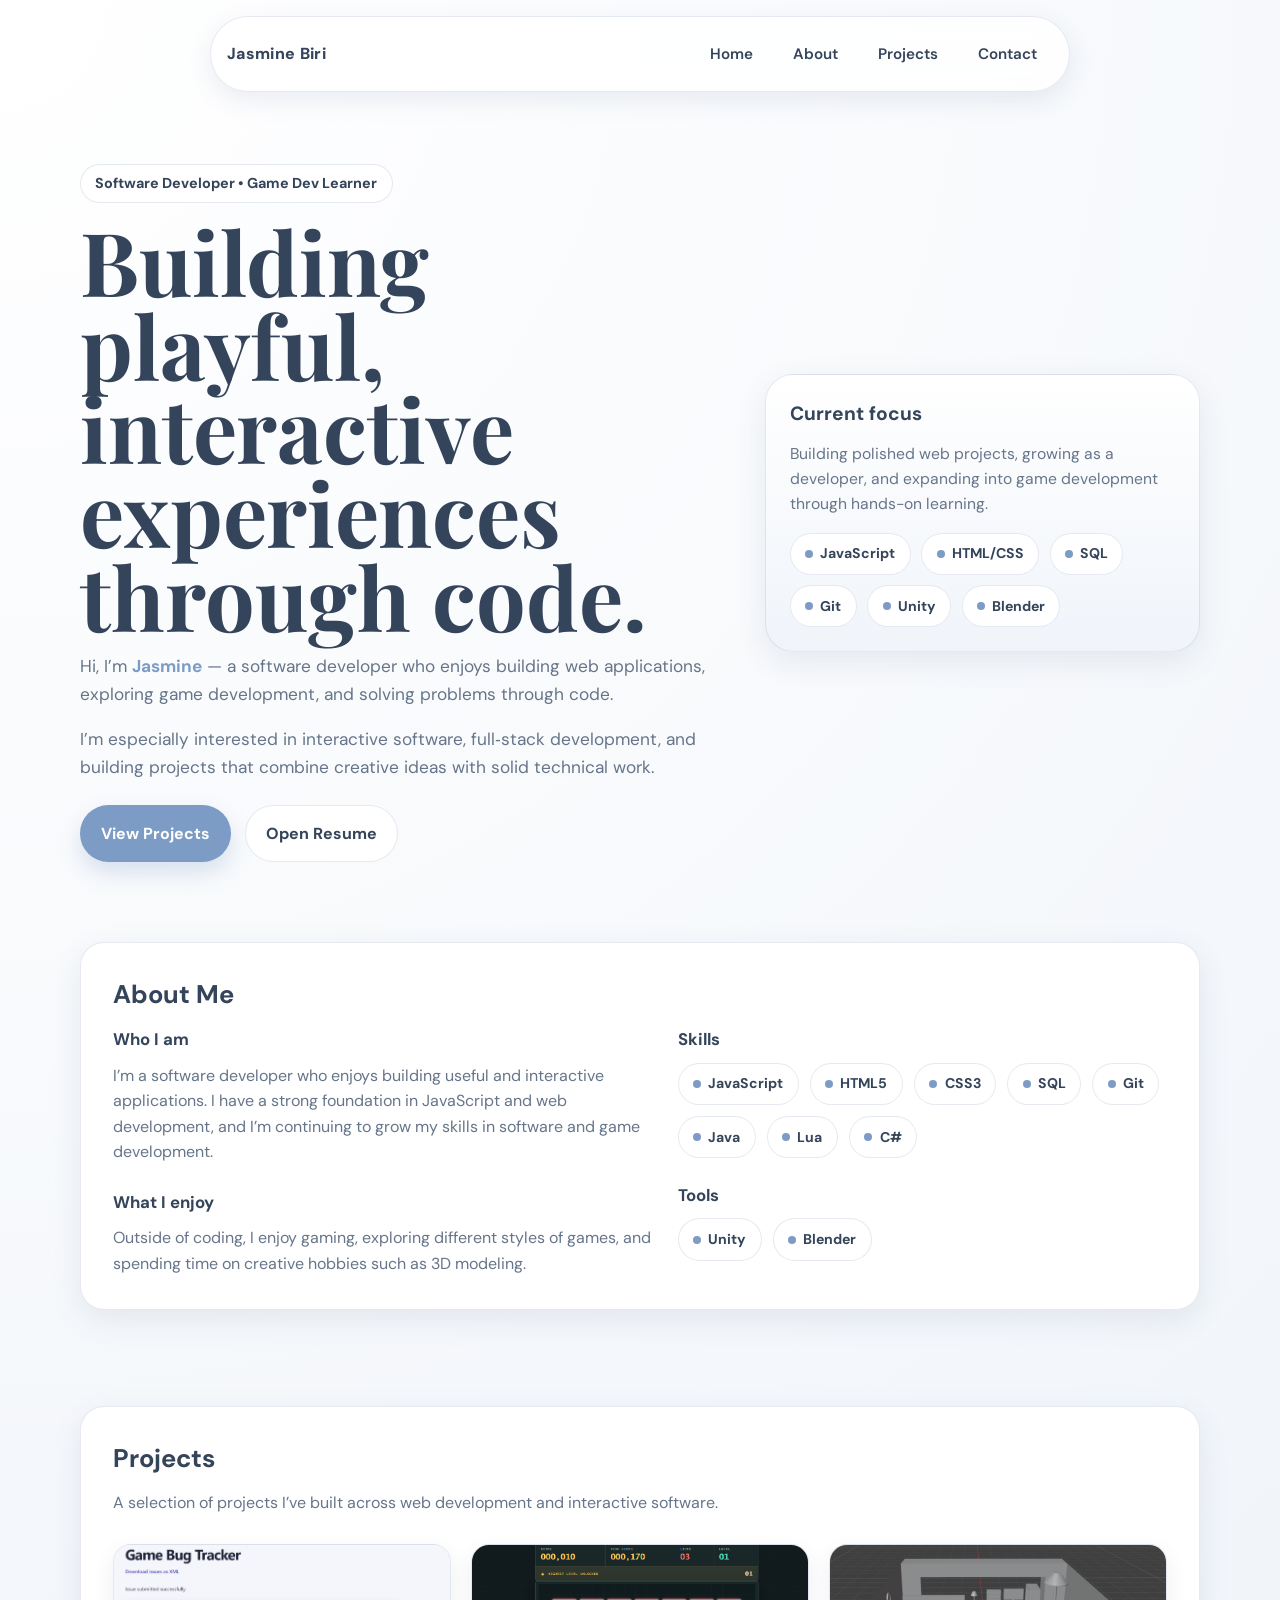
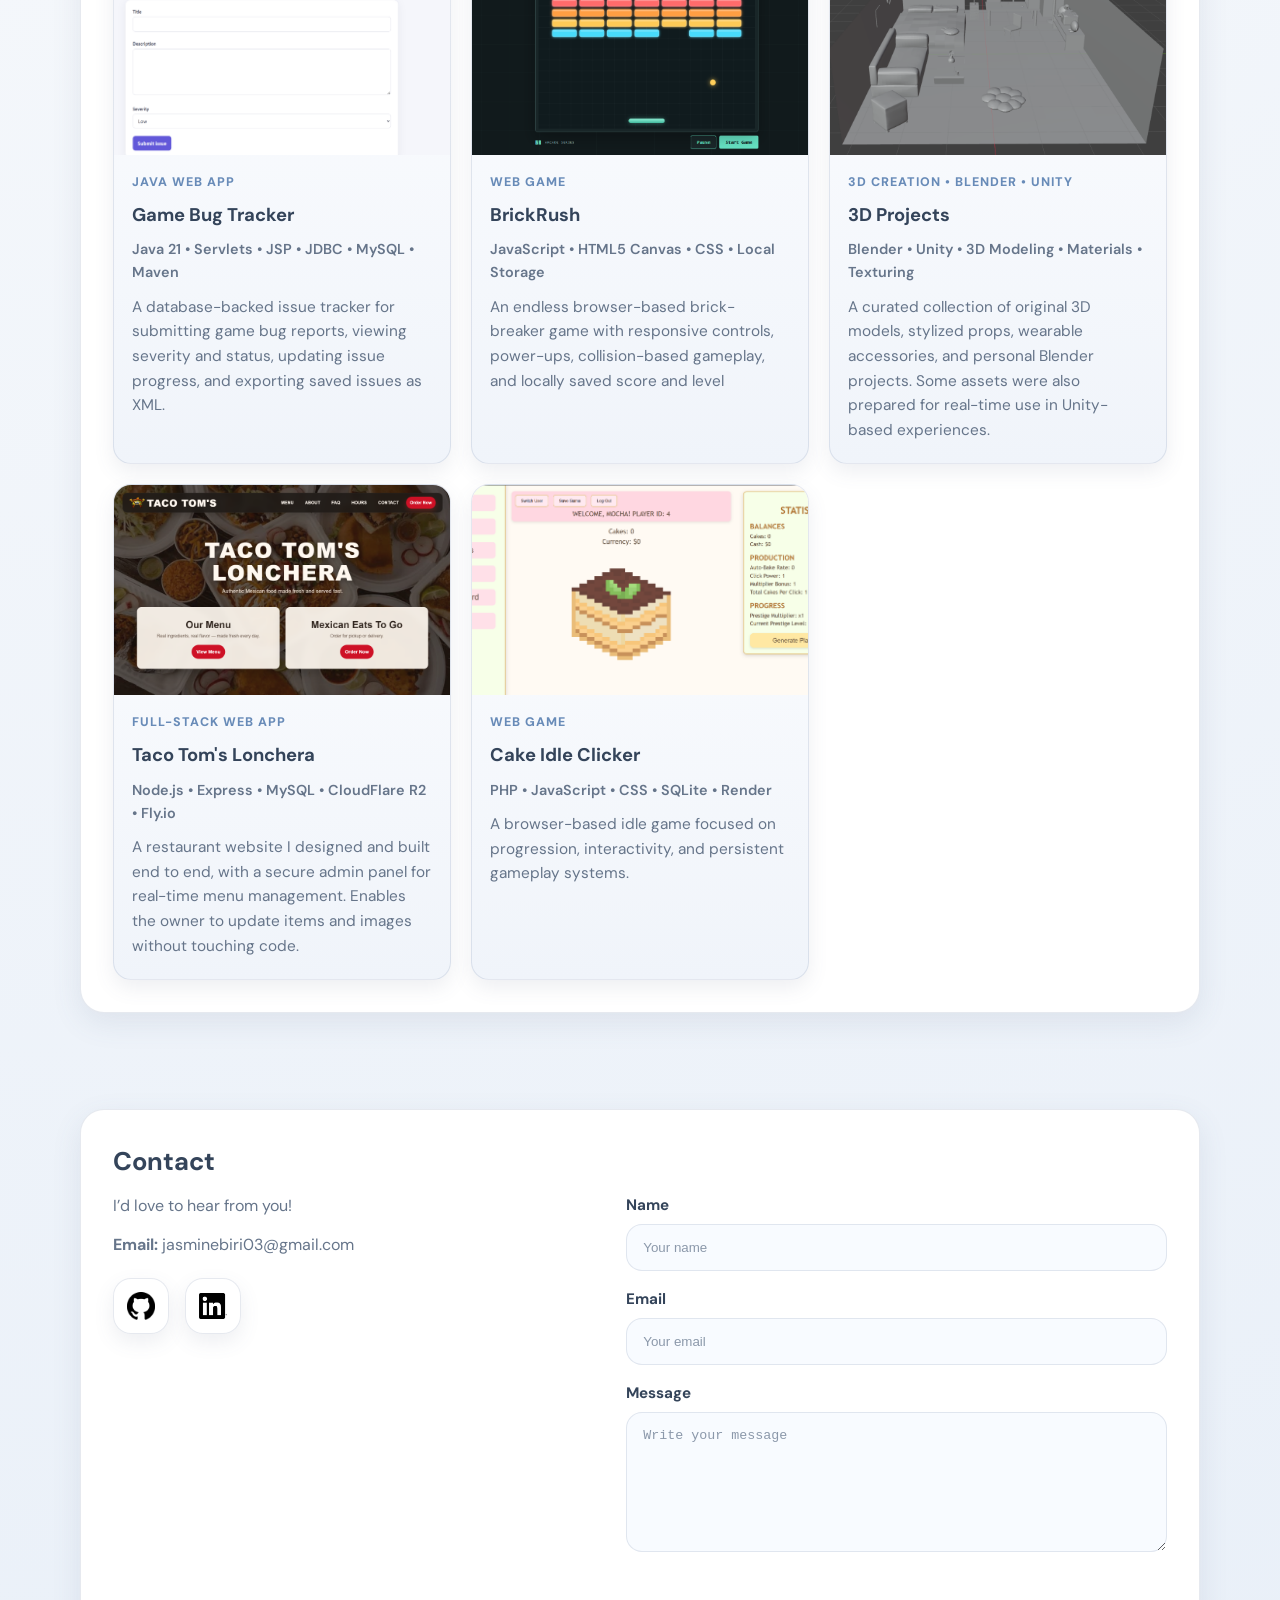
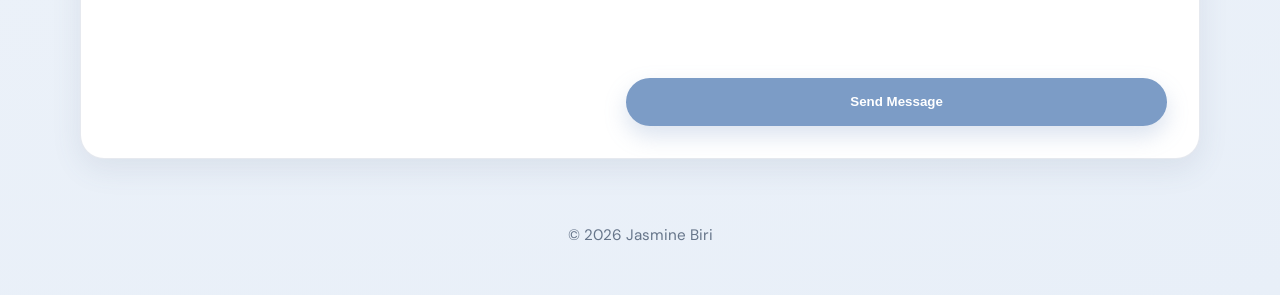
==== commit 61879b74: "added game bug tracker section" ====
--- a/index.html
+++ b/index.html
@@ -126,6 +126,22 @@
 
         <div class="projects-grid">
 
+        <!-- GAME BUG TRACKER -->
+        <article class="project-card">
+          <a href="game-bug-tracker.html">
+            <img src="images/game_bug_tracker.png" alt="Screenshot of Game Bug Tracker">
+            <div class="project-content">
+              <p class="project-kicker">Java Web App</p>
+              <h3>Game Bug Tracker</h3>
+              <p class="project-tech">Java 21 • Servlets • JSP • JDBC • MySQL • Maven</p>
+              <p class="project-desc">
+                A database-backed issue tracker for submitting game bug reports,
+                viewing severity and status, updating issue progress, and exporting
+                saved issues as XML.
+              </p>
+            </div>
+          </a>
+        </article>
         <!-- BrickRush -->
         <article class="project-card">
           <a href="brickrush.html">
